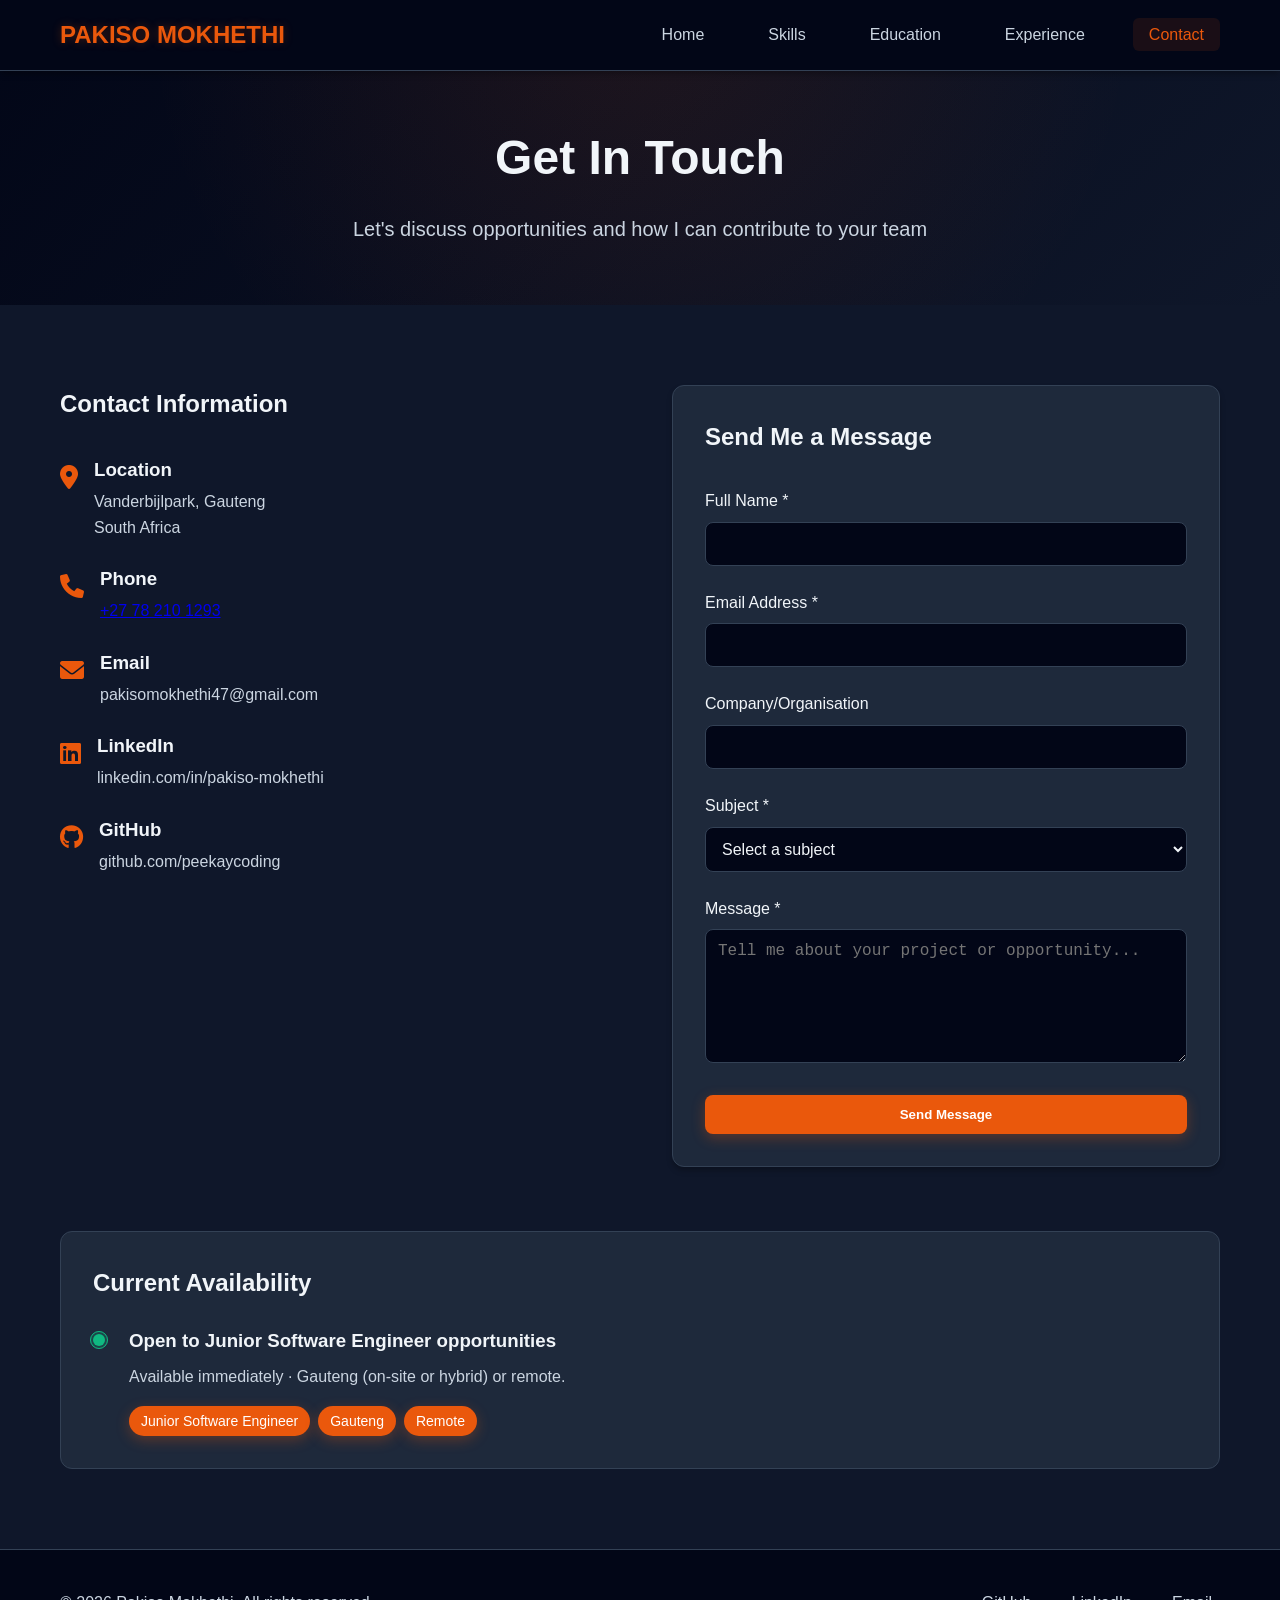
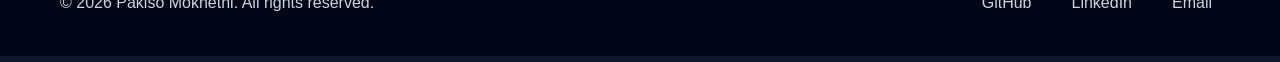
==== contact.html @ 8036e376 "Reposition portfolio for Junior Software Engineer roles - Home: new headline and introduction; Work " ====
<!DOCTYPE html>
<html lang="en">
<head>
    <meta charset="UTF-8">
    <meta name="viewport" content="width=device-width, initial-scale=1.0">
    <title>Contact | Pakiso Mokhethi</title>
    <link rel="stylesheet" href="https://cdnjs.cloudflare.com/ajax/libs/font-awesome/6.0.0-beta3/css/all.min.css">
    <link rel="stylesheet" href="css/style.css">
    <link rel="icon" type="image/png" href="/pakiso-mokhethi-portfolio/images/portfolio-icon.png" sizes="512x512">
</head>
<body>
    <nav class="navbar">
        <div class="nav-container">
            <div class="nav-logo">
                <a href="index.html">PAKISO MOKHETHI</a>
            </div>
            <ul class="nav-menu">
                <li class="nav-item"><a href="index.html" class="nav-link">Home</a></li>
                <li class="nav-item"><a href="skills.html" class="nav-link">Skills</a></li>
                <li class="nav-item"><a href="education.html" class="nav-link">Education</a></li>
                <li class="nav-item"><a href="experience.html" class="nav-link">Experience</a></li>
                <li class="nav-item"><a href="contact.html" class="nav-link active">Contact</a></li>
            </ul>
            <div class="hamburger">
                <span class="bar"></span>
                <span class="bar"></span>
                <span class="bar"></span>
            </div>
        </div>
    </nav>

    <section class="page-header">
        <div class="container">
            <h1>Get In Touch</h1>
            <p class="page-subtitle">Let's discuss opportunities and how I can contribute to your team</p>
        </div>
    </section>

    <section class="contact-section">
        <div class="container">
            <div class="contact-content">
                <div class="contact-info">
                    <h2>Contact Information</h2>
                    <div class="contact-details">
                        <div class="contact-item">
                            <div class="contact-icon"><i class="fas fa-map-marker-alt"></i></div>
                            <div class="contact-text">
                                <h3>Location</h3>
                                <p>Vanderbijlpark, Gauteng<br>South Africa</p>
                            </div>
                        </div>
                        <div class="contact-item">
                            <div class="contact-icon"><i class="fas fa-phone"></i></div>
                            <div class="contact-text">
                                <h3>Phone</h3>
                                <p><a href="tel:+27782101293">+27 78 210 1293</a></p>
                            </div>
                        </div>
                        <div class="contact-item">
                            <div class="contact-icon"><i class="fas fa-envelope"></i></div>
                            <div class="contact-text">
                                <h3>Email</h3>
                                <p>pakisomokhethi47@gmail.com</p>
                            </div>
                        </div>
                        <div class="contact-item">
                            <div class="contact-icon"><i class="fab fa-linkedin"></i></div>
                            <div class="contact-text">
                                <h3>LinkedIn</h3>
                                <p>linkedin.com/in/pakiso-mokhethi</p>
                            </div>
                        </div>
                        <div class="contact-item">
                            <div class="contact-icon"><i class="fab fa-github"></i></div>
                            <div class="contact-text">
                                <h3>GitHub</h3>
                                <p>github.com/peekaycoding</p>
                            </div>
                        </div>
                    </div>
                </div>

                <div class="contact-form-container">
                    <h2>Send Me a Message</h2>
                    <form class="contact-form" id="contactForm" action="https://formspree.io/f/mqedjvnn" method="post">
                        <div class="form-group">
                            <label for="name">Full Name *</label>
                            <input type="text" id="name" name="name" required>
                        </div>
                        <div class="form-group">
                            <label for="email">Email Address *</label>
                            <input type="email" id="email" name="email" required>
                        </div>
                        <div class="form-group">
                            <label for="company">Company/Organisation</label>
                            <input type="text" id="company" name="company">
                        </div>
                        <div class="form-group">
                            <label for="subject">Subject *</label>
                            <select id="subject" name="subject" required>
                                <option value="">Select a subject</option>
                                <option value="job-opportunity">Job Opportunity</option>
                                <option value="project-inquiry">Project Inquiry</option>
                                <option value="collaboration">Collaboration</option>
                                <option value="information">General Information</option>
                                <option value="other">Other</option>
                            </select>
                        </div>
                        <div class="form-group">
                            <label for="message">Message *</label>
                            <textarea id="message" name="message" rows="6" required placeholder="Tell me about your project or opportunity..."></textarea>
                        </div>
                        <button type="submit" class="btn btn-primary btn-full">Send Message</button>
                    </form>
                </div>
            </div>

            <div class="availability-section">
                <h2>Current Availability</h2>
                <div class="availability-status">
                    <div class="status-indicator available"></div>
                    <div class="status-content">
                        <h3>Open to Junior Software Engineer opportunities</h3>
                        <p>Available immediately · Gauteng (on-site or hybrid) or remote.</p>
                        <div class="opportunity-types">
                            <span class="opportunity-tag">Junior Software Engineer</span>
                            <span class="opportunity-tag">Gauteng</span>
                            <span class="opportunity-tag">Remote</span>
                        </div>
                    </div>
                </div>
            </div>
        </div>
    </section>

    <footer class="footer">
        <div class="container">
            <p>&copy; <span class="current-year">2026</span> Pakiso Mokhethi. All rights reserved.</p>
            <div class="social-links">
                <a href="https://github.com/peekaycoding" target="_blank">GitHub</a>
                <a href="https://linkedin.com/in/pakiso-mokhethi" target="_blank">LinkedIn</a>
                <a href="mailto:pakisomokhethi47@gmail.com">Email</a>
            </div>
        </div>
    </footer>

    <script src="js/script.js"></script>
</body>

</html>
---- css/style.css ----
/* Reset and Base Styles */
* {
    margin: 0;
    padding: 0;
    box-sizing: border-box;
}

:root {
    --primary-color: #ea580c;
    --primary-dark: #c2410c;
    --primary-light: #fdba74;
    --secondary-color: #94a3b8;
    --accent-color: #60a5fa;
    --text-dark: #f1f5f9;
    --text-light: #cbd5e1;
    --bg-dark: #0f172a;
    --bg-darker: #020617;
    --bg-card: #1e293b;
    --border-color: #334155;
    --shadow: 0 4px 6px -1px rgba(0, 0, 0, 0.3);
    --shadow-lg: 0 10px 15px -3px rgba(0, 0, 0, 0.4);
    --success-color: #10b981;
    --code-bg: #1e1e1e;
}

body {
    font-family: 'Inter', -apple-system, BlinkMacSystemFont, sans-serif;
    line-height: 1.6;
    color: var(--text-dark);
    background-color: var(--bg-dark);
    transition: all 0.3s ease;
}

.container {
    max-width: 1200px;
    margin: 0 auto;
    padding: 0 20px;
}

/* Navigation */
.navbar {
    background: var(--bg-darker);
    box-shadow: var(--shadow);
    position: fixed;
    top: 0;
    width: 100%;
    z-index: 1000;
    border-bottom: 1px solid var(--border-color);
}

.nav-container {
    max-width: 1200px;
    margin: 0 auto;
    padding: 0 20px;
    display: flex;
    justify-content: space-between;
    align-items: center;
    height: 70px;
}

.nav-logo a {
    font-size: 1.5rem;
    font-weight: 800;
    color: var(--primary-color);
    text-decoration: none;
    text-shadow: 0 0 10px rgba(234, 88, 12, 0.3);
}

.nav-menu {
    display: flex;
    list-style: none;
    gap: 2rem;
}

.nav-link {
    text-decoration: none;
    color: var(--text-light);
    font-weight: 500;
    transition: all 0.3s ease;
    padding: 0.5rem 1rem;
    border-radius: 6px;
}

.nav-link:hover,
.nav-link.active {
    color: var(--primary-color);
    background: rgba(234, 88, 12, 0.1);
}

.hamburger {
    display: none;
    flex-direction: column;
    cursor: pointer;
}

.bar {
    width: 25px;
    height: 3px;
    background: var(--text-dark);
    margin: 3px 0;
    transition: 0.3s;
}

/* Hero Section */
.hero {
    padding: 120px 0 80px;
    background: linear-gradient(135deg, var(--bg-darker) 0%, var(--bg-dark) 50%, #1e1b4b 100%);
    position: relative;
    overflow: hidden;
}

.hero::before {
    content: '';
    position: absolute;
    top: 0;
    left: 0;
    right: 0;
    bottom: 0;
    background: radial-gradient(circle at 20% 80%, rgba(234, 88, 12, 0.1) 0%, transparent 50%);
}

.hero-container {
    max-width: 1200px;
    margin: 0 auto;
    padding: 0 20px;
    display: grid;
    grid-template-columns: 1fr 1fr;
    gap: 4rem;
    align-items: center;
    position: relative;
    z-index: 1;
}

.hero-content h1 {
    font-size: 3rem;
    font-weight: 800;
    margin-bottom: 1rem;
    line-height: 1.1;
    background: linear-gradient(135deg, var(--text-dark) 0%, var(--primary-color) 100%);
    -webkit-background-clip: text;
    -webkit-text-fill-color: transparent;
    background-clip: text;
}

.highlight {
    color: var(--primary-color) !important;
    -webkit-text-fill-color: var(--primary-color) !important;
    text-shadow: 0 0 20px rgba(234, 88, 12, 0.5);
}

.hero-content h2 {
    font-size: 1.5rem;
    color: var(--text-light);
    margin-bottom: 1.5rem;
    font-weight: 400;
}

.hero-content p {
    font-size: 1.125rem;
    color: var(--text-light);
    margin-bottom: 2rem;
}

.hero-buttons {
    display: flex;
    gap: 1rem;
}

.btn {
    padding: 12px 24px;
    border-radius: 8px;
    text-decoration: none;
    font-weight: 600;
    transition: all 0.3s ease;
    display: inline-block;
    border: none;
    cursor: pointer;
    text-align: center;
}

.btn-primary {
    background: var(--primary-color);
    color: white;
    box-shadow: 0 4px 14px 0 rgba(234, 88, 12, 0.3);
}

.btn-primary:hover {
    background: var(--primary-dark);
    transform: translateY(-2px);
    box-shadow: 0 6px 20px rgba(234, 88, 12, 0.4);
}

.btn-secondary {
    background: transparent;
    color: var(--primary-color);
    border: 2px solid var(--primary-color);
}

.btn-secondary:hover {
    background: var(--primary-color);
    color: white;
    transform: translateY(-2px);
}

.btn-full {
    width: 100%;
}

.code-snippet {
    background: var(--code-bg);
    border-radius: 12px;
    padding: 2rem;
    color: #e2e8f0;
    font-family: 'Monaco', 'Consolas', monospace;
    box-shadow: var(--shadow-lg);
    line-height: 1.5;
    border: 1px solid var(--border-color);
    position: relative;
}

.code-snippet::before {
    content: '';
    position: absolute;
    top: 0;
    left: 0;
    right: 0;
    height: 2px;
    background: var(--primary-color);
}

/* Quick Links */
.quick-links {
    padding: 80px 0;
    background: var(--bg-dark);
}

.links-grid {
    display: grid;
    grid-template-columns: repeat(auto-fit, minmax(250px, 1fr));
    gap: 2rem;
}

.link-card {
    background: var(--bg-card);
    border-radius: 12px;
    padding: 2rem;
    box-shadow: var(--shadow);
    border: 1px solid var(--border-color);
    text-decoration: none;
    color: inherit;
    transition: all 0.3s ease;
    position: relative;
    overflow: hidden;
}

.link-card::before {
    content: '';
    position: absolute;
    top: 0;
    left: 0;
    right: 0;
    height: 3px;
    background: var(--primary-color);
    transform: scaleX(0);
    transition: transform 0.3s ease;
}

.link-card:hover {
    transform: translateY(-5px);
    box-shadow: var(--shadow-lg);
    border-color: var(--primary-color);
}

.link-card:hover::before {
    transform: scaleX(1);
}

.link-card h3 {
    color: var(--text-dark);
    margin-bottom: 1rem;
}

.link-card p {
    color: var(--text-light);
}

/* Page Header */
.page-header {
    padding: 120px 0 60px;
    background: linear-gradient(135deg, var(--bg-darker) 0%, var(--bg-dark) 100%);
    text-align: center;
    position: relative;
}

.page-header::before {
    content: '';
    position: absolute;
    top: 0;
    left: 0;
    right: 0;
    bottom: 0;
    background: radial-gradient(circle at 50% 0%, rgba(234, 88, 12, 0.1) 0%, transparent 70%);
}

.page-header h1 {
    font-size: 3rem;
    font-weight: 800;
    margin-bottom: 1rem;
    position: relative;
    z-index: 1;
}

.page-subtitle {
    font-size: 1.25rem;
    color: var(--text-light);
    max-width: 600px;
    margin: 0 auto;
    position: relative;
    z-index: 1;
}

/* Services Section */
.services-section {
    padding: 80px 0;
    background: var(--bg-dark);
}

.services-grid {
    display: grid;
    grid-template-columns: repeat(auto-fit, minmax(350px, 1fr));
    gap: 2rem;
}

.service-card {
    background: var(--bg-card);
    border-radius: 12px;
    padding: 2rem;
    box-shadow: var(--shadow);
    border: 1px solid var(--border-color);
    transition: all 0.3s ease;
    position: relative;
    overflow: hidden;
}

.service-card::before {
    content: '';
    position: absolute;
    top: 0;
    left: 0;
    right: 0;
    height: 3px;
    background: var(--primary-color);
    transform: scaleX(0);
    transition: transform 0.3s ease;
}

.service-card:hover {
    transform: translateY(-5px);
    box-shadow: var(--shadow-lg);
}

.service-card:hover::before {
    transform: scaleX(1);
}

.service-icon {
    font-size: 3rem;
    margin-bottom: 1rem;
    color: var(--primary-color);
}

.service-card h3 {
    margin-bottom: 1rem;
    color: var(--text-dark);
}

.service-card p {
    color: var(--text-light);
    margin-bottom: 1.5rem;
}

.service-card ul {
    list-style: none;
    color: var(--text-light);
}

.service-card li {
    margin-bottom: 0.5rem;
    position: relative;
    padding-left: 1.5rem;
}

.service-card li:before {
    content: "▸";
    color: var(--primary-color);
    position: absolute;
    left: 0;
}

/* CTA Section */
.cta-section {
    padding: 80px 0;
    background: var(--bg-darker);
    text-align: center;
    position: relative;
}

.cta-section::before {
    content: '';
    position: absolute;
    top: 0;
    left: 0;
    right: 0;
    bottom: 0;
    background: radial-gradient(circle at 50% 50%, rgba(234, 88, 12, 0.1) 0%, transparent 70%);
}

.cta-section .btn {
    position: relative;
}

.cta-section h2 {
    font-size: 2.5rem;
    margin-bottom: 1rem;
    position: relative;
    z-index: 1;
}

.cta-section p {
    font-size: 1.125rem;
    color: var(--text-light);
    margin-bottom: 2rem;
    max-width: 600px;
    margin-left: auto;
    margin-right: auto;
    position: relative;
    z-index: 1;
}

/* Skills Section */
.skills-section {
    padding: 80px 0;
    background: var(--bg-dark);
}

.skill-category {
    margin-bottom: 4rem;
}

.skill-category h2 {
    font-size: 1.75rem;
    margin-bottom: 2rem;
    color: var(--text-dark);
    border-bottom: 2px solid var(--border-color);
    padding-bottom: 0.5rem;
}

.skills-grid {
    display: grid;
    grid-template-columns: repeat(auto-fit, minmax(300px, 1fr));
    gap: 1.5rem;
}

.skill-item {
    background: var(--bg-card);
    padding: 1.5rem;
    border-radius: 8px;
    box-shadow: var(--shadow);
    border: 1px solid var(--border-color);
    transition: transform 0.3s ease;
}

.skill-item:hover {
    transform: translateY(-2px);
}

.skill-item h3 {
    margin-bottom: 1rem;
    color: var(--text-dark);
}

.skill-level {
    background: var(--bg-darker);
    border-radius: 20px;
    height: 8px;
    margin-bottom: 1rem;
    overflow: hidden;
    position: relative;
}

.skill-bar {
    background: linear-gradient(90deg, var(--primary-color), var(--primary-dark));
    height: 100%;
    border-radius: 20px;
    width: 0;
    transition: width 1s ease-in-out;
    position: relative;
}

.skill-bar::after {
    content: '';
    position: absolute;
    top: 0;
    left: 0;
    right: 0;
    bottom: 0;
    background: linear-gradient(90deg, transparent, rgba(255,255,255,0.2), transparent);
    animation: shine 2s infinite;
}

@keyframes shine {
    0% { transform: translateX(-100%); }
    100% { transform: translateX(100%); }
}

.skill-item p {
    color: var(--text-light);
    font-size: 0.875rem;
}

.expertise-grid {
    display: grid;
    grid-template-columns: repeat(auto-fit, minmax(250px, 1fr));
    gap: 1.5rem;
}

.expertise-item {
    background: var(--bg-card);
    padding: 1.5rem;
    border-radius: 8px;
    box-shadow: var(--shadow);
    border: 1px solid var(--border-color);
    transition: transform 0.3s ease;
}

.expertise-item:hover {
    transform: translateY(-2px);
}

.expertise-item h3 {
    margin-bottom: 1rem;
    color: var(--text-dark);
}

.expertise-item p {
    color: var(--text-light);
    font-size: 0.875rem;
}

.certifications {
    margin-top: 4rem;
}

.certifications h2 {
    font-size: 1.75rem;
    margin-bottom: 2rem;
    color: var(--text-dark);
}

.certs-grid {
    display: grid;
    grid-template-columns: repeat(auto-fit, minmax(300px, 1fr));
    gap: 1.5rem;
}

.cert-item {
    background: var(--bg-card);
    padding: 1.5rem;
    border-radius: 8px;
    box-shadow: var(--shadow);
    border: 1px solid var(--border-color);
    transition: transform 0.3s ease;
}

.cert-item:hover {
    transform: translateY(-2px);
}

.cert-item h3 {
    margin-bottom: 0.5rem;
    color: var(--text-dark);
}

.cert-item p {
    color: var(--text-light);
    margin-bottom: 1rem;
}

.cert-date {
    background: var(--primary-color);
    color: white;
    padding: 4px 12px;
    border-radius: 20px;
    font-size: 0.875rem;
    font-weight: 500;
}

/* Education Section */
.education-section {
    padding: 80px 0;
    background: var(--bg-dark);
}

.education-timeline {
    max-width: 800px;
    margin: 0 auto 4rem;
}

.education-item {
    display: flex;
    gap: 2rem;
    margin-bottom: 3rem;
    padding: 2rem;
    background: var(--bg-card);
    border-radius: 12px;
    box-shadow: var(--shadow);
    border: 1px solid var(--border-color);
    transition: transform 0.3s ease;
}

.education-item:hover {
    transform: translateY(-2px);
}

.edu-date {
    background: var(--primary-color);
    color: white;
    padding: 8px 16px;
    border-radius: 20px;
    height: fit-content;
    font-weight: 600;
    box-shadow: 0 4px 14px rgba(234, 88, 12, 0.3);
}

.edu-content h3 {
    margin-bottom: 0.5rem;
    color: var(--text-dark);
}

.edu-content h4 {
    color: var(--primary-color);
    margin-bottom: 0.5rem;
}

.edu-location, .edu-specialization, .edu-status {
    color: var(--text-light);
    margin-bottom: 0.5rem;
}

.coursework {
    margin-top: 1.5rem;
}

.coursework h5 {
    margin-bottom: 1rem;
    color: var(--text-dark);
}

.courses-grid {
    display: flex;
    flex-wrap: wrap;
    gap: 0.5rem;
}

.course-tag {
    background: var(--bg-darker);
    color: var(--text-light);
    padding: 4px 12px;
    border-radius: 20px;
    font-size: 0.875rem;
    border: 1px solid var(--border-color);
}

.certifications-section {
    margin-top: 4rem;
}

.certifications-section h2 {
    font-size: 1.75rem;
    margin-bottom: 2rem;
    color: var(--text-dark);
    text-align: center;
}

.certs-grid {
    display: grid;
    grid-template-columns: repeat(auto-fit, minmax(300px, 1fr));
    gap: 2rem;
}

.cert-card {
    background: var(--bg-card);
    padding: 2rem;
    border-radius: 12px;
    box-shadow: var(--shadow);
    text-align: center;
    border: 1px solid var(--border-color);
    transition: transform 0.3s ease;
}

.cert-card:hover {
    transform: translateY(-5px);
}

.cert-card h3 {
    margin-bottom: 0.5rem;
    color: var(--text-dark);
}

.cert-org {
    color: var(--primary-color);
    font-weight: 600;
    margin-bottom: 0.5rem;
}

.cert-desc {
    color: var(--text-light);
    margin-bottom: 1rem;
}

.cert-year {
    background: var(--primary-color);
    color: white;
    padding: 4px 12px;
    border-radius: 20px;
    font-size: 0.875rem;
    font-weight: 500;
}

.academic-projects {
    margin-top: 4rem;
}

.academic-projects h2 {
    font-size: 1.75rem;
    margin-bottom: 2rem;
    color: var(--text-dark);
    text-align: center;
}

.projects-list {
    display: grid;
    gap: 1.5rem;
    max-width: 800px;
    margin: 0 auto;
}

.academic-project {
    background: var(--bg-card);
    padding: 1.5rem;
    border-radius: 8px;
    box-shadow: var(--shadow);
    border: 1px solid var(--border-color);
    transition: transform 0.3s ease;
}

.academic-project:hover {
    transform: translateY(-2px);
}

.academic-project h3 {
    margin-bottom: 0.5rem;
    color: var(--text-dark);
}

.academic-project p {
    color: var(--text-light);
    margin-bottom: 1rem;
}

.project-context {
    background: var(--bg-darker);
    color: var(--text-light);
    padding: 4px 12px;
    border-radius: 20px;
    font-size: 0.875rem;
    font-weight: 500;
    border: 1px solid var(--border-color);
}

/* Experience Section */
.experience-section {
    padding: 80px 0;
    background: var(--bg-dark);
}

.projects-showcase {
    display: grid;
    gap: 4rem;
    margin-bottom: 4rem;
}

.project-featured {
    background: var(--bg-card);
    border-radius: 12px;
    box-shadow: var(--shadow);
    overflow: hidden;
    border: 1px solid var(--border-color);
}

.project-header {
    background: linear-gradient(135deg, var(--primary-color), var(--primary-dark));
    color: white;
    padding: 1.5rem 2rem;
    display: flex;
    justify-content: space-between;
    align-items: center;
}

.project-header h2 {
    margin: 0;
}

.project-date {
    background: rgba(255, 255, 255, 0.2);
    padding: 4px 12px;
    border-radius: 20px;
    font-size: 0.875rem;
    font-weight: 500;
}

/* Responsive project content */
.project-content {
    padding: 2rem;
    display: grid;
    grid-template-columns: 1fr 1fr;
    gap: 2rem;
}

/* Responsive placeholder image */
.project-image {
    width: 100%;
    display: flex;
    justify-content: center;
    align-items: center;
}

.placeholder-image {
    background: var(--bg-darker);
    border: 2px solid var(--primary-color);
    border-radius: 8px;
    width: 100%;
    max-width: 100%;
    height: auto;
    aspect-ratio: 16 / 9;
    display: flex;
    align-items: center;
    justify-content: center;
    color: var(--text-light);
    font-weight: 500;
    text-align: center;
    padding: 1rem;
}

/* Real images inside project-image */
.project-image img {
    width: 100%;
    height: auto;
    border-radius: 8px;
    display: block;
}

.project-details h3 {
    margin: 1.5rem 0 1rem;
    color: var(--text-dark);
}

.project-details h3:first-child {
    margin-top: 0;
}

.project-details p {
    color: var(--text-light);
    margin-bottom: 1.5rem;
}

.project-details ul {
    list-style-position: inside;
    color: var(--text-light);
    margin-bottom: 1.5rem;
}

.project-details li {
    margin-bottom: 0.5rem;
}

.tech-used {
    margin: 2rem 0;
}

.tech-tags {
    display: flex;
    flex-wrap: wrap;
    gap: 0.5rem;
}

.tech-tag {
    background: rgba(234, 88, 12, 0.1);
    color: var(--primary-color);
    padding: 4px 12px;
    border-radius: 20px;
    font-size: 0.875rem;
    font-weight: 500;
    border: 1px solid rgba(234, 88, 12, 0.3);
}

.project-links {
    margin-top: 2rem;
}

.technical-experience {
    margin-top: 4rem;
}

.technical-experience h2 {
    font-size: 1.75rem;
    margin-bottom: 2rem;
    color: var(--text-dark);
    text-align: center;
}

.competencies-grid {
    display: grid;
    grid-template-columns: repeat(auto-fit, minmax(250px, 1fr));
    gap: 1.5rem;
}

.competency-item {
    background: var(--bg-card);
    padding: 1.5rem;
    border-radius: 8px;
    box-shadow: var(--shadow);
    border: 1px solid var(--border-color);
    text-align: center;
    transition: transform 0.3s ease;
}

.competency-item:hover {
    transform: translateY(-2px);
}

.competency-item h3 {
    margin-bottom: 1rem;
    color: var(--text-dark);
}

.competency-item p {
    color: var(--text-light);
    font-size: 0.875rem;
}

/* Section headings and work-experience role card */
.section-heading {
    font-size: 1.75rem;
    margin-bottom: 2rem;
    color: var(--text-dark);
    scroll-margin-top: 90px;
}

.work-role .project-content,
.text-only .project-content {
    grid-template-columns: 1fr;
}

.project-header h2:has(+ .role-company) {
    margin-bottom: 0.25rem;
}

.role-company {
    margin: 0;
    opacity: 0.9;
}

.work-role .project-details ul,
.text-only .project-details ul {
    list-style-position: outside;
    padding-left: 1.25rem;
}

.work-role .project-details ul {
    margin-bottom: 0;
}

.work-role .project-details li,
.text-only .project-details li {
    margin-bottom: 0.875rem;
}

.work-role .project-details strong {
    color: var(--text-dark);
}

.project-details a:not(.btn) {
    color: var(--primary-color);
}

.project-details .project-note {
    margin: 1rem 0 0;
    font-size: 0.875rem;
    font-style: italic;
}

/* Earlier work: smaller cards, two per row */
.earlier-grid {
    display: grid;
    grid-template-columns: repeat(auto-fit, minmax(300px, 1fr));
    gap: 2rem;
    margin-bottom: 4rem;
}

.compact .project-header {
    padding: 1rem 1.5rem;
}

.compact .project-header h2 {
    font-size: 1.2rem;
}

.compact .project-content {
    padding: 1.5rem;
}

.compact .project-links {
    margin-top: 1.5rem;
}

/* Mobile responsive for experience section */
@media (max-width: 768px) {
    .project-content {
        grid-template-columns: 1fr;
        gap: 1.5rem;
        padding: 1.5rem;
    }
    
    .placeholder-image {
        aspect-ratio: 4 / 3;
        max-width: 100%;
    }
    
    .project-header {
        flex-direction: column;
        text-align: center;
        gap: 0.5rem;
        padding: 1rem;
    }
    
    .project-header h2 {
        font-size: 1.3rem;
    }
}

/* Contact Section */
.contact-section {
    padding: 80px 0;
    background: var(--bg-dark);
}

.contact-content {
    display: grid;
    grid-template-columns: 1fr 1fr;
    gap: 4rem;
    margin-bottom: 4rem;
}

.contact-info h2 {
    margin-bottom: 2rem;
    color: var(--text-dark);
}

.contact-details {
    display: flex;
    flex-direction: column;
    gap: 1.5rem;
}

.contact-item {
    display: flex;
    gap: 1rem;
    align-items: flex-start;
}

.contact-icon {
    font-size: 1.5rem;
    margin-top: 0.25rem;
    color: var(--primary-color);
}

.contact-text h3 {
    margin-bottom: 0.25rem;
    color: var(--text-dark);
}

.contact-text p {
    color: var(--text-light);
}

.contact-form-container {
    background: var(--bg-card);
    padding: 2rem;
    border-radius: 12px;
    box-shadow: var(--shadow);
    border: 1px solid var(--border-color);
}

.contact-form-container h2 {
    margin-bottom: 2rem;
    color: var(--text-dark);
}

.form-group {
    margin-bottom: 1.5rem;
}

.form-group label {
    display: block;
    margin-bottom: 0.5rem;
    color: var(--text-dark);
    font-weight: 500;
}

.form-group input,
.form-group select,
.form-group textarea {
    width: 100%;
    padding: 12px;
    border: 1px solid var(--border-color);
    border-radius: 8px;
    font-size: 1rem;
    transition: all 0.3s ease;
    background: var(--bg-darker);
    color: var(--text-dark);
}

.form-group input:focus,
.form-group select:focus,
.form-group textarea:focus {
    outline: none;
    border-color: var(--primary-color);
    box-shadow: 0 0 0 3px rgba(234, 88, 12, 0.1);
}

.availability-section {
    background: var(--bg-card);
    padding: 2rem;
    border-radius: 12px;
    border: 1px solid var(--border-color);
}

.availability-section h2 {
    margin-bottom: 1.5rem;
    color: var(--text-dark);
}

.availability-status {
    display: flex;
    gap: 1.5rem;
    align-items: flex-start;
}

.status-indicator {
    width: 12px;
    height: 12px;
    border-radius: 50%;
    margin-top: 0.5rem;
    position: relative;
}

.status-indicator.available {
    background: var(--success-color);
    box-shadow: 0 0 0 3px rgba(16, 185, 129, 0.2);
}

.status-indicator.available::after {
    content: '';
    position: absolute;
    top: -3px;
    left: -3px;
    right: -3px;
    bottom: -3px;
    border-radius: 50%;
    border: 1px solid var(--success-color);
    animation: pulse 2s infinite;
}

@keyframes pulse {
    0% { transform: scale(1); opacity: 1; }
    100% { transform: scale(2); opacity: 0; }
}

.status-content h3 {
    margin-bottom: 0.5rem;
    color: var(--text-dark);
}

.status-content p {
    color: var(--text-light);
    margin-bottom: 1rem;
}

.opportunity-types {
    display: flex;
    flex-wrap: wrap;
    gap: 0.5rem;
}

.opportunity-tag {
    background: var(--primary-color);
    color: white;
    padding: 4px 12px;
    border-radius: 20px;
    font-size: 0.875rem;
    font-weight: 500;
    box-shadow: 0 4px 14px rgba(234, 88, 12, 0.3);
}

/* Footer */
.footer {
    background: var(--bg-darker);
    color: var(--text-light);
    padding: 2rem 0;
    text-align: center;
    border-top: 1px solid var(--border-color);
}

.footer .container {
    display: flex;
    justify-content: space-between;
    align-items: center;
}

.social-links {
    display: flex;
    gap: 1.5rem;
}

.social-links a {
    color: var(--text-light);
    text-decoration: none;
    transition: all 0.3s ease;
    padding: 0.5rem;
    border-radius: 6px;
}

.social-links a:hover {
    color: var(--primary-color);
    background: rgba(234, 88, 12, 0.1);
}

/* Responsive Design */
@media (max-width: 768px) {
    .hamburger {
        display: flex;
    }

    .nav-menu {
        position: fixed;
        left: -100%;
        top: 70px;
        flex-direction: column;
        background-color: var(--bg-darker);
        width: 100%;
        text-align: center;
        transition: 0.3s;
        box-shadow: var(--shadow);
        padding: 2rem 0;
        border-top: 1px solid var(--border-color);
    }

    .nav-menu.active {
        left: 0;
    }

    .hero-container {
        grid-template-columns: 1fr;
        text-align: center;
    }

    .hero-content h1 {
        font-size: 2.5rem;
    }

    .hero-buttons {
        justify-content: center;
        flex-wrap: wrap;
    }

    .contact-content {
        grid-template-columns: 1fr;
    }

    .project-content {
        grid-template-columns: 1fr;
    }

    .education-item {
        flex-direction: column;
        gap: 1rem;
    }

    .footer .container {
        flex-direction: column;
        gap: 1rem;
    }

    .availability-status {
        flex-direction: column;
        gap: 1rem;
    }
}

/* Scrollbar Styling */
::-webkit-scrollbar {
    width: 8px;
}

::-webkit-scrollbar-track {
    background: var(--bg-darker);
}

::-webkit-scrollbar-thumb {
    background: var(--primary-color);
    border-radius: 4px;
}

::-webkit-scrollbar-thumb:hover {
    background: var(--primary-dark);
}

.profile-photo {
    width: 300px;
    height: 300px;
    border-radius: 50%;
    overflow: hidden;
    border: 4px solid var(--primary-color);
    box-shadow: 0 10px 30px rgba(234, 88, 12, 0.3);
    margin: 0 auto;
}

.profile-photo img {
    width: 100%;
    height: 100%;
    object-fit: cover;
}
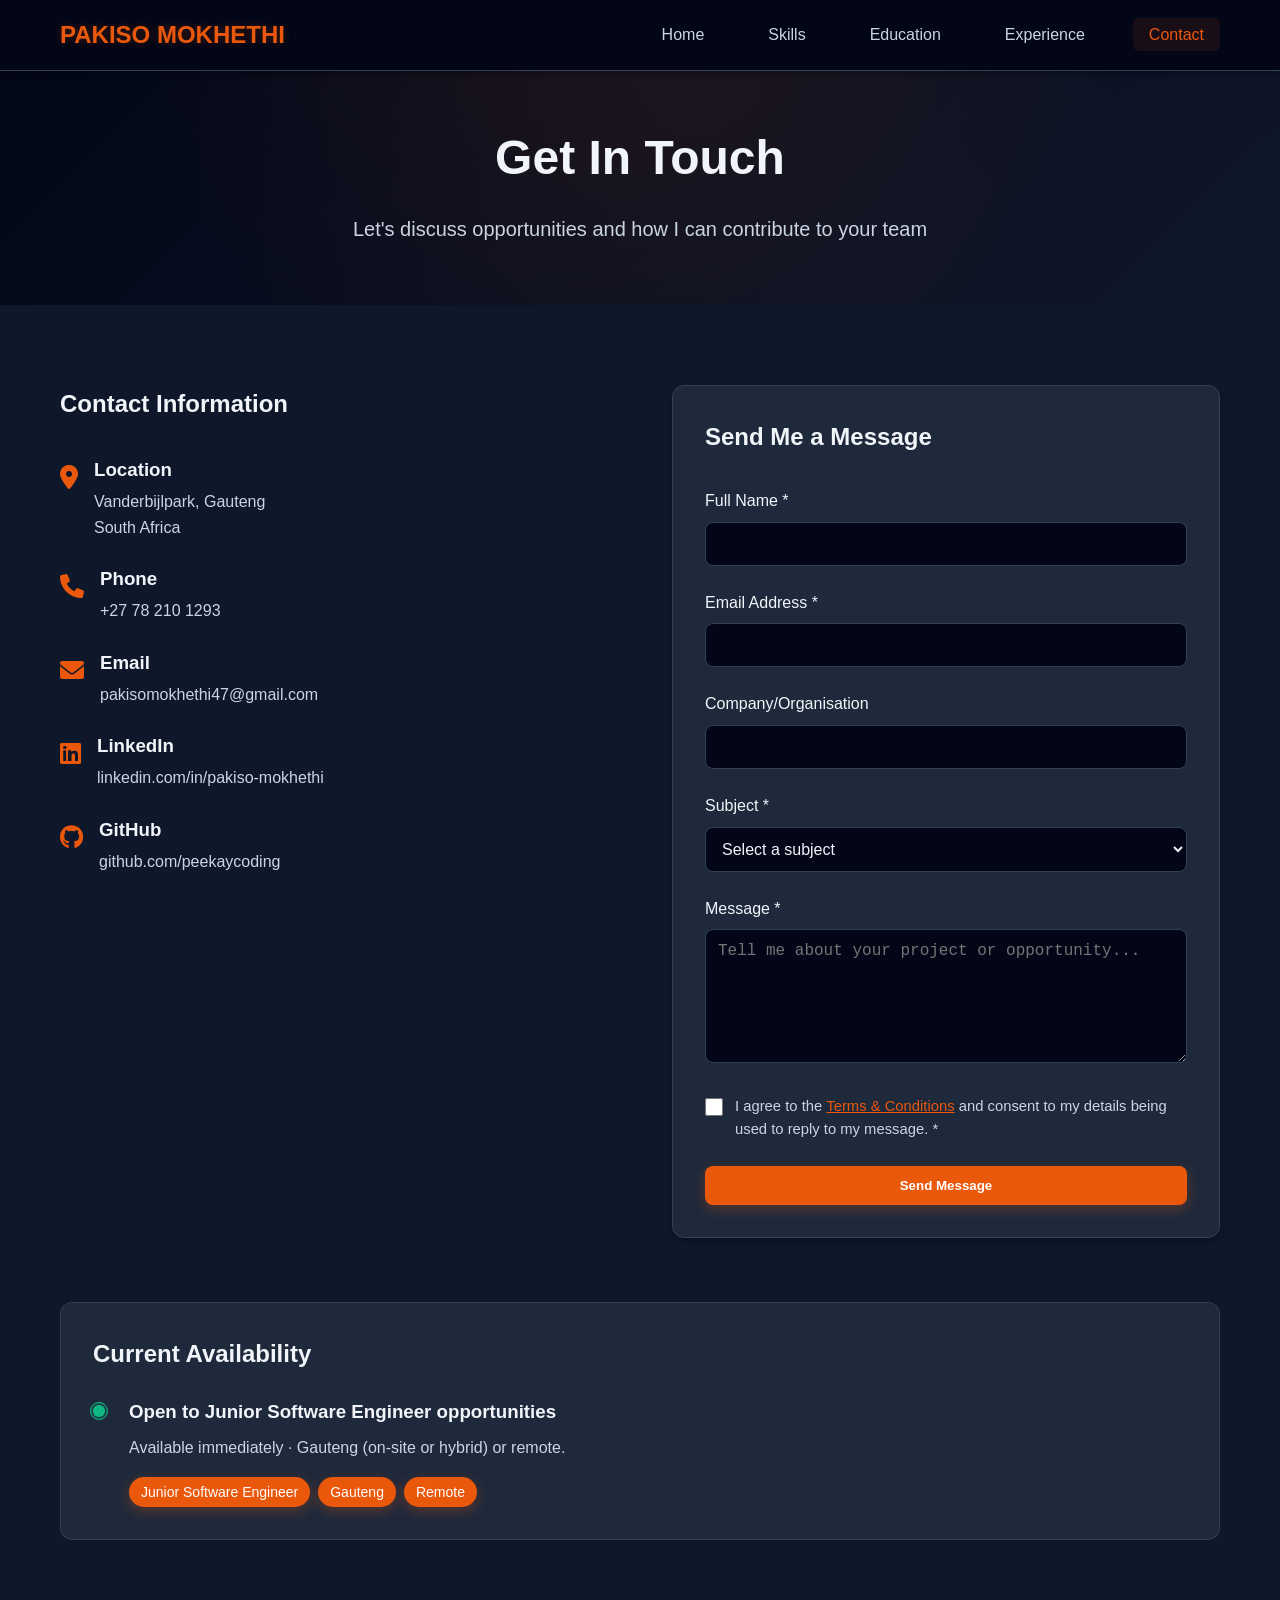
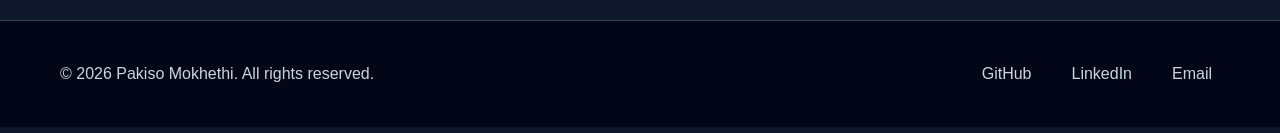
==== commit 2e779f8a: "Add featured project, client projects and terms modal - Experience: Antonio Artworks moved into a Fe" ====
--- a/contact.html
+++ b/contact.html
@@ -110,6 +110,10 @@
                             <label for="message">Message *</label>
                             <textarea id="message" name="message" rows="6" required placeholder="Tell me about your project or opportunity..."></textarea>
                         </div>
+                        <div class="form-group form-consent">
+                            <input type="checkbox" id="terms" name="terms_accepted" value="yes" required>
+                            <label for="terms">I agree to the <button type="button" class="link-button" id="openTerms" aria-haspopup="dialog">Terms &amp; Conditions</button> and consent to my details being used to reply to my message. *</label>
+                        </div>
                         <button type="submit" class="btn btn-primary btn-full">Send Message</button>
                     </form>
                 </div>
@@ -133,6 +137,51 @@
         </div>
     </section>
 
+    <dialog class="terms-modal" id="termsModal" aria-labelledby="termsTitle">
+        <div class="terms-modal-header">
+            <div>
+                <h2 id="termsTitle">Terms &amp; Conditions</h2>
+                <p class="legal-updated">Last updated: 6 November 2026</p>
+            </div>
+            <button type="button" class="terms-modal-close" id="closeTerms" aria-label="Close">&times;</button>
+        </div>
+        <div class="terms-modal-body legal-content">
+            <h3>1. About this website</h3>
+            <p>This is the personal portfolio of Pakiso Mokhethi, a software engineer based in Gauteng, South Africa. By using this website or its contact form, you agree to these terms.</p>
+
+            <h3>2. The contact form</h3>
+            <p>When you send a message, the following information is collected:</p>
+            <ul>
+                <li>your name and email address</li>
+                <li>your company or organisation, if you provide it</li>
+                <li>the subject and content of your message</li>
+            </ul>
+            <p>This information is used only to read and reply to your message. It is not sold, shared for marketing, or added to a mailing list.</p>
+
+            <h3>3. Who processes your information</h3>
+            <p>Messages are delivered through <a href="https://formspree.io/legal/privacy-policy" target="_blank" rel="noopener">Formspree</a>, a form service that forwards them by email. The form is protected by Google reCAPTCHA, which is subject to Google's <a href="https://policies.google.com/privacy" target="_blank" rel="noopener">Privacy Policy</a> and <a href="https://policies.google.com/terms" target="_blank" rel="noopener">Terms of Service</a>. These services may process your information outside South Africa.</p>
+
+            <h3>4. How long your information is kept</h3>
+            <p>Your message is kept only for as long as it is needed to respond to you and follow up on any opportunity you raise. You can ask for it to be deleted at any time.</p>
+
+            <h3>5. Your rights (POPIA)</h3>
+            <p>Under the Protection of Personal Information Act (POPIA), you may ask to see, correct or delete the personal information you have sent. Email <a href="mailto:pakisomokhethi47@gmail.com">pakisomokhethi47@gmail.com</a> to make a request. If you are not satisfied with the response, you may complain to the <a href="https://inforegulator.org.za" target="_blank" rel="noopener">Information Regulator</a>.</p>
+
+            <h3>6. Website content</h3>
+            <p>Project descriptions on this site are summaries of my own work. Work done for employers and clients is described in general terms, and its source code is private and cannot be shared. Content is provided for information only and may change without notice.</p>
+
+            <h3>7. External links</h3>
+            <p>This site links to external websites such as GitHub, LinkedIn and live project sites. I am not responsible for their content or privacy practices.</p>
+
+            <h3>8. Changes to these terms</h3>
+            <p>These terms may be updated from time to time. The date at the top of this page shows when they were last changed.</p>
+        </div>
+        <div class="terms-modal-footer">
+            <button type="button" class="btn btn-secondary" id="dismissTerms">Close</button>
+            <button type="button" class="btn btn-primary" id="acceptTerms">I agree</button>
+        </div>
+    </dialog>
+
     <footer class="footer">
         <div class="container">
             <p>&copy; <span class="current-year">2026</span> Pakiso Mokhethi. All rights reserved.</p>
--- a/css/style.css
+++ b/css/style.css
@@ -1094,6 +1094,12 @@
     color: var(--text-light);
 }
 
+/* Phone number stays tappable but looks like the other contact details */
+.contact-text a {
+    color: inherit;
+    text-decoration: none;
+}
+
 .contact-form-container {
     background: var(--bg-card);
     padding: 2rem;
@@ -1137,6 +1143,150 @@
     outline: none;
     border-color: var(--primary-color);
     box-shadow: 0 0 0 3px rgba(234, 88, 12, 0.1);
+}
+
+/* Terms consent checkbox */
+.form-group.form-consent {
+    display: flex;
+    align-items: flex-start;
+    gap: 0.75rem;
+}
+
+.form-group.form-consent input {
+    width: 18px;
+    height: 18px;
+    flex-shrink: 0;
+    margin-top: 0.2rem;
+    padding: 0;
+    accent-color: var(--primary-color);
+    cursor: pointer;
+}
+
+.form-group.form-consent label {
+    margin-bottom: 0;
+    font-weight: 400;
+    font-size: 0.925rem;
+    color: var(--text-light);
+    cursor: pointer;
+}
+
+.form-consent a {
+    color: var(--primary-color);
+}
+
+/* Terms & Conditions modal */
+.link-button {
+    background: none;
+    border: none;
+    padding: 0;
+    font: inherit;
+    color: var(--primary-color);
+    text-decoration: underline;
+    cursor: pointer;
+}
+
+.terms-modal {
+    width: min(720px, calc(100% - 32px));
+    max-height: calc(100vh - 64px);
+    margin: auto;
+    padding: 0;
+    border: 1px solid var(--border-color);
+    border-radius: 12px;
+    background: var(--bg-card);
+    color: var(--text-light);
+    box-shadow: var(--shadow-lg);
+    overflow: hidden;
+}
+
+.terms-modal[open] {
+    display: flex;
+    flex-direction: column;
+}
+
+.terms-modal::backdrop {
+    background: rgba(2, 6, 23, 0.75);
+}
+
+.terms-modal-header {
+    display: flex;
+    justify-content: space-between;
+    align-items: flex-start;
+    gap: 1rem;
+    padding: 1.5rem 1.75rem 1rem;
+    border-bottom: 1px solid var(--border-color);
+}
+
+.terms-modal-header h2 {
+    font-size: 1.5rem;
+    color: var(--text-dark);
+    margin-bottom: 0.25rem;
+}
+
+.legal-updated {
+    color: var(--secondary-color);
+    font-size: 0.875rem;
+    margin: 0;
+}
+
+.terms-modal-close {
+    background: none;
+    border: none;
+    color: var(--text-light);
+    font-size: 1.75rem;
+    line-height: 1;
+    cursor: pointer;
+    padding: 0.25rem;
+}
+
+.terms-modal-close:hover {
+    color: var(--primary-color);
+}
+
+.terms-modal-body {
+    overflow-y: auto;
+    padding: 0.5rem 1.75rem 1.5rem;
+}
+
+.legal-content h3 {
+    font-size: 1.1rem;
+    color: var(--text-dark);
+    margin: 1.5rem 0 0.5rem;
+}
+
+.legal-content p,
+.legal-content li {
+    color: var(--text-light);
+    line-height: 1.7;
+}
+
+.legal-content p {
+    margin-bottom: 0.75rem;
+}
+
+.legal-content ul {
+    padding-left: 1.25rem;
+    margin-bottom: 0.75rem;
+}
+
+.legal-content a {
+    color: var(--primary-color);
+}
+
+.terms-modal-footer {
+    display: flex;
+    justify-content: flex-end;
+    gap: 0.75rem;
+    padding: 1rem 1.75rem;
+    border-top: 1px solid var(--border-color);
+}
+
+@media (max-width: 768px) {
+    .terms-modal-header,
+    .terms-modal-body,
+    .terms-modal-footer {
+        padding-left: 1.25rem;
+        padding-right: 1.25rem;
+    }
 }
 
 .availability-section {
